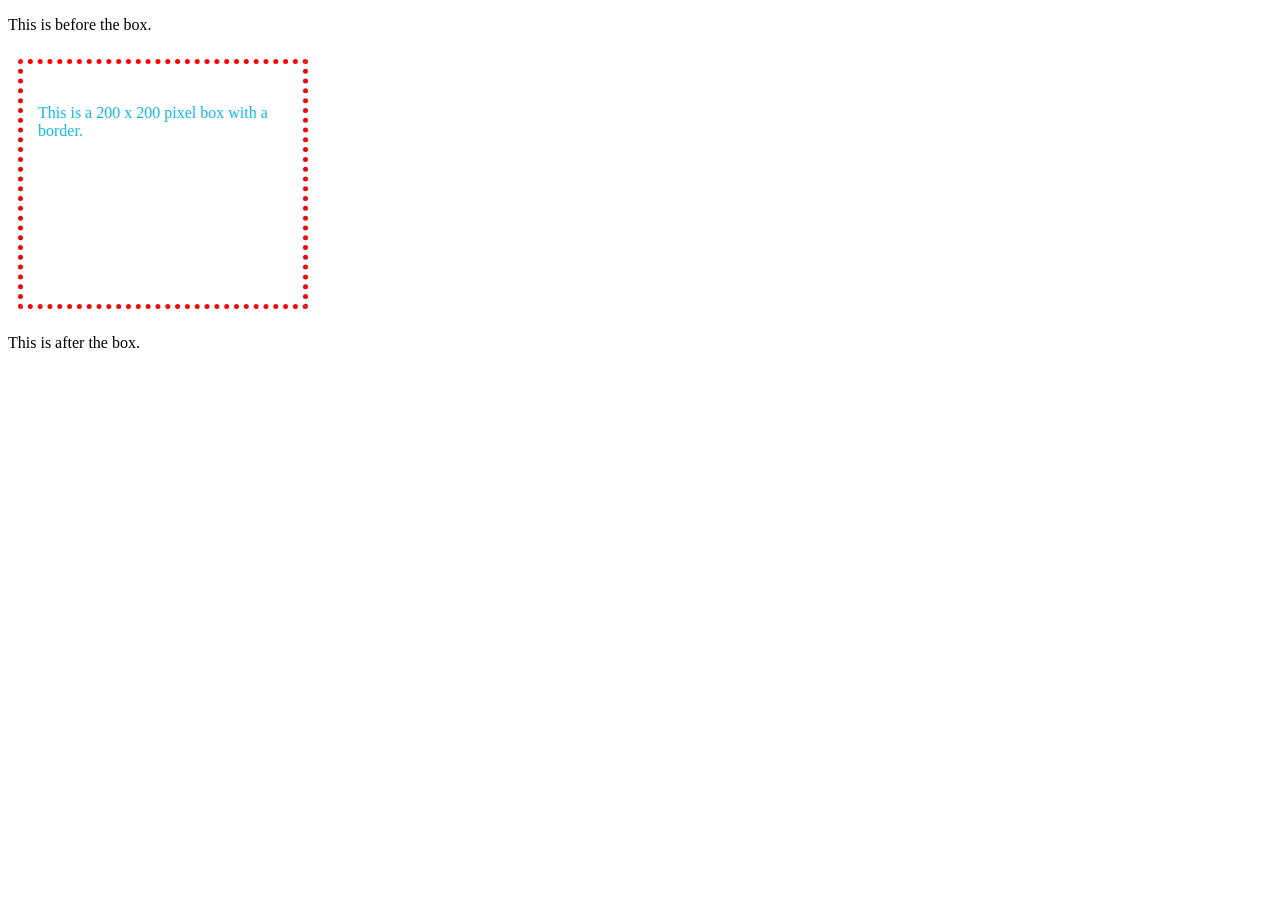
==== index.html @ 7fc3965a "Rename HTML file to index.html" ====
<!DOCTYPE html>
<html lang="en">
<head>
  <meta charset="UTF-8">
  <title>CSS Box: Padding, Margin, and Border</title>

  <style>
    .box200 {
      width: 250px;
      height: 200px;
      color: rgb(17, 183, 238);
      padding: 40px 15px 0px 15px;
      margin: 25px 10px;
      border-width: 5px 5px;
      border-style:dotted dotted;
      border-color: red rgb(229, 13, 13) rgb(236, 13, 13) rgb(227, 13, 13);
    }
  </style>
</head>

<body>

  <p>This is before the box.</p>

  <div class="box200">
    This is a 200 x 200 pixel box with a border.
  </div>

  <p>This is after the box.</p>

</body>
</html>
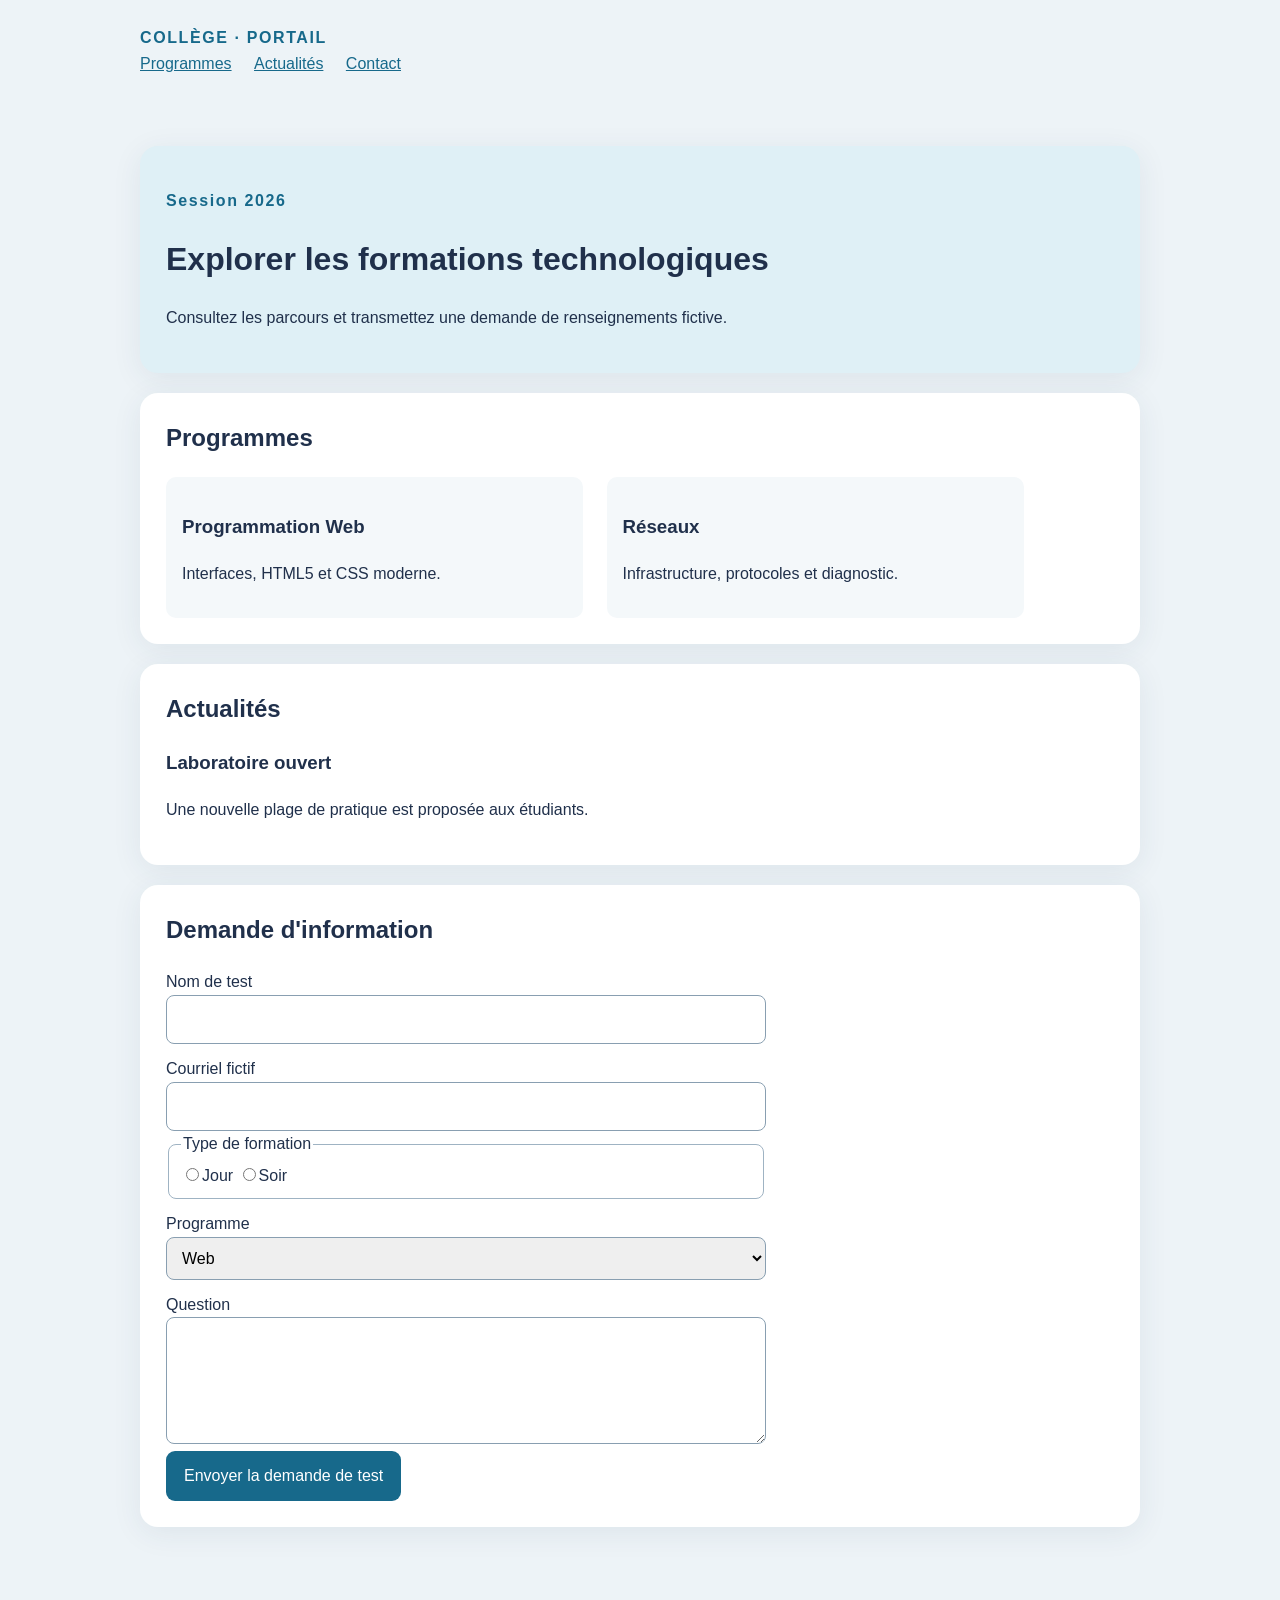
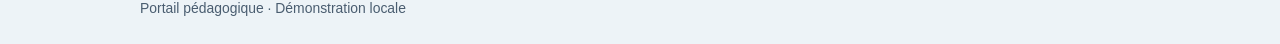
==== commit 223565ac: "Update website with new design" ====
--- a/index.html
+++ b/index.html
@@ -1,32 +1,77 @@
-<!DOCTYPE html>
-<html lang="en">
-<head>
-  <meta charset="UTF-8">
-  <title>CSS Box: Padding, Margin, and Border</title>
-
-  <style>
-    .box200 {
-      width: 250px;
-      height: 200px;
-      color: rgb(17, 183, 238);
-      padding: 40px 15px 0px 15px;
-      margin: 25px 10px;
-      border-width: 5px 5px;
-      border-style:dotted dotted;
-      border-color: red rgb(229, 13, 13) rgb(236, 13, 13) rgb(227, 13, 13);
-    }
-  </style>
-</head>
-
-<body>
-
-  <p>This is before the box.</p>
-
-  <div class="box200">
-    This is a 200 x 200 pixel box with a border.
-  </div>
-
-  <p>This is after the box.</p>
-
-</body>
-</html>+<!DOCTYPE html>
+<html lang="fr">
+ <head>
+  <meta charset="utf-8"/>
+  <meta content="width=device-width, initial-scale=1" name="viewport"/>
+  <title>Portail du coll&egrave;ge | Atelier TP7</title>
+  <meta content="Portail d&eacute;monstratif accessible : programmes, actualit&eacute;s et formulaire d'int&eacute;r&ecirc;t." name="description"/>
+  <link href="style.css" rel="stylesheet"/>
+ </head>
+ <body>
+  <!-- TP7 : les attributs sémantiques et la structure visuelle sont inspectables avec DevTools. -->
+  <a class="skip" href="#contenu">Aller au contenu</a>
+  <header>
+   <div class="brand">
+    COLL&Egrave;GE &middot; PORTAIL
+   </div>
+   <nav aria-label="Navigation principale">
+    <a href="#programmes">Programmes</a>
+    <a href="#actualites">Actualit&eacute;s</a>
+    <a href="#contact">Contact</a>
+   </nav>
+  </header>
+  <main id="contenu">
+   <section aria-labelledby="accueil" class="intro">
+    <p class="eyebrow">Session 2026</p>
+    <h1 id="accueil">Explorer les formations technologiques</h1>
+    <p>Consultez les parcours et transmettez une demande de renseignements fictive.</p>
+   </section>
+   <section aria-labelledby="programmes-titre" id="programmes">
+    <h2 id="programmes-titre">Programmes</h2>
+    <div class="cards">
+     <article>
+      <h3>Programmation Web</h3>
+      <p>Interfaces, HTML5 et CSS moderne.</p>
+     </article>
+     <article>
+      <h3>R&eacute;seaux</h3>
+      <p>Infrastructure, protocoles et diagnostic.</p>
+     </article>
+    </div>
+   </section>
+   <section aria-labelledby="actualites-titre" id="actualites">
+    <h2 id="actualites-titre">Actualit&eacute;s</h2>
+    <article>
+     <h3>Laboratoire ouvert</h3>
+     <p>Une nouvelle plage de pratique est propos&eacute;e aux &eacute;tudiants.</p>
+    </article>
+   </section>
+   <section aria-labelledby="contact-titre" id="contact">
+    <h2 id="contact-titre">Demande d'information</h2>
+    <!-- GET pour démonstration locale seulement : ne jamais envoyer de données sensibles dans l'URL. -->
+    <form action="" method="get">
+     <label for="nom">Nom de test</label>
+     <input id="nom" maxlength="40" minlength="3" name="nom" required=""/>
+     <label for="email">Courriel fictif</label>
+     <input id="email" name="email" required="" type="email"/>
+     <fieldset>
+      <legend>Type de formation</legend>
+      <label>
+       <input name="mode" required="" type="radio" value="jour"/>Jour</label>
+      <label>
+       <input name="mode" type="radio" value="soir"/>Soir</label>
+     </fieldset>
+     <label for="programme">Programme</label>
+     <select id="programme" name="programme">
+      <option value="web">Web</option>
+      <option value="reseaux">R&eacute;seaux</option>
+     </select>
+     <label for="message">Question</label>
+     <textarea id="message" minlength="12" name="message" required="" rows="4"></textarea>
+     <button type="submit">Envoyer la demande de test</button>
+    </form>
+   </section>
+  </main>
+  <footer>Portail p&eacute;dagogique &middot; D&eacute;monstration locale</footer>
+ </body>
+</html>
--- a/style.css
+++ b/style.css
@@ -0,0 +1,127 @@
+/* TP7 : styles de présentation. L'ordre des éléments HTML reste logique sans CSS. */
+
+
+* {
+  box-sizing: border-box;
+}
+
+body {
+  font: 16px/1.6 Arial,sans-serif;
+  background: #edf3f7;
+  color: #20304b;
+  margin: 0;
+}
+
+header,main,footer {
+  max-width: 1050px;
+  margin: auto;
+  padding: 25px;
+}
+
+header {
+  display: block;
+}
+
+nav a {
+  display: inline-block;
+  margin-right: 18px;
+}
+
+.brand,.eyebrow {
+  font-weight: 800;
+  letter-spacing: .1em;
+  color: #17698b;
+}
+
+a {
+  color: #17698b;
+}
+
+.skip {
+  position: absolute;
+  left: -9999px;
+}
+
+.skip:focus {
+  left: 14px;
+  top: 8px;
+  background: white;
+  padding: 8px;
+}
+
+main section {
+  margin: 20px 0;
+  padding: 26px;
+  border-radius: 18px;
+  background: white;
+  box-shadow: 0 6px 30px #29445a14;
+}
+
+.intro {
+  background: #dff0f6;
+}
+
+h1 {
+  font-size: 2rem;
+  line-height: 1.2;
+}
+
+h2 {
+  margin-top: 0;
+}
+
+.cards article {
+  display: inline-block;
+  width: 44%;
+  vertical-align: top;
+  margin-right: 2%;
+}
+
+.cards article {
+  padding: 16px;
+  background: #f4f8fa;
+  border-radius: 10px;
+}
+
+form {
+  display: block;
+  max-width: 600px;
+}
+
+form>label {
+  display: block;
+  margin-top: 12px;
+}
+
+input:not([type=radio]),select,textarea {
+  font: inherit;
+  padding: 11px;
+  border: 1px solid #899fb1;
+  border-radius: 8px;
+  width: 100%;
+}
+
+fieldset {
+  border: 1px solid #9fb3c3;
+  border-radius: 8px;
+}
+
+button {
+  font: inherit;
+  background: #17698b;
+  color: white;
+  padding: 12px 18px;
+  border: 0;
+  border-radius: 9px;
+  cursor: pointer;
+}
+
+a:focus-visible,button:focus-visible,input:focus-visible,select:focus-visible,textarea:focus-visible {
+  outline: 3px solid #c35d13;
+  outline-offset: 3px;
+}
+
+footer {
+  font-size: .87rem;
+  color: #4a5d70;
+}
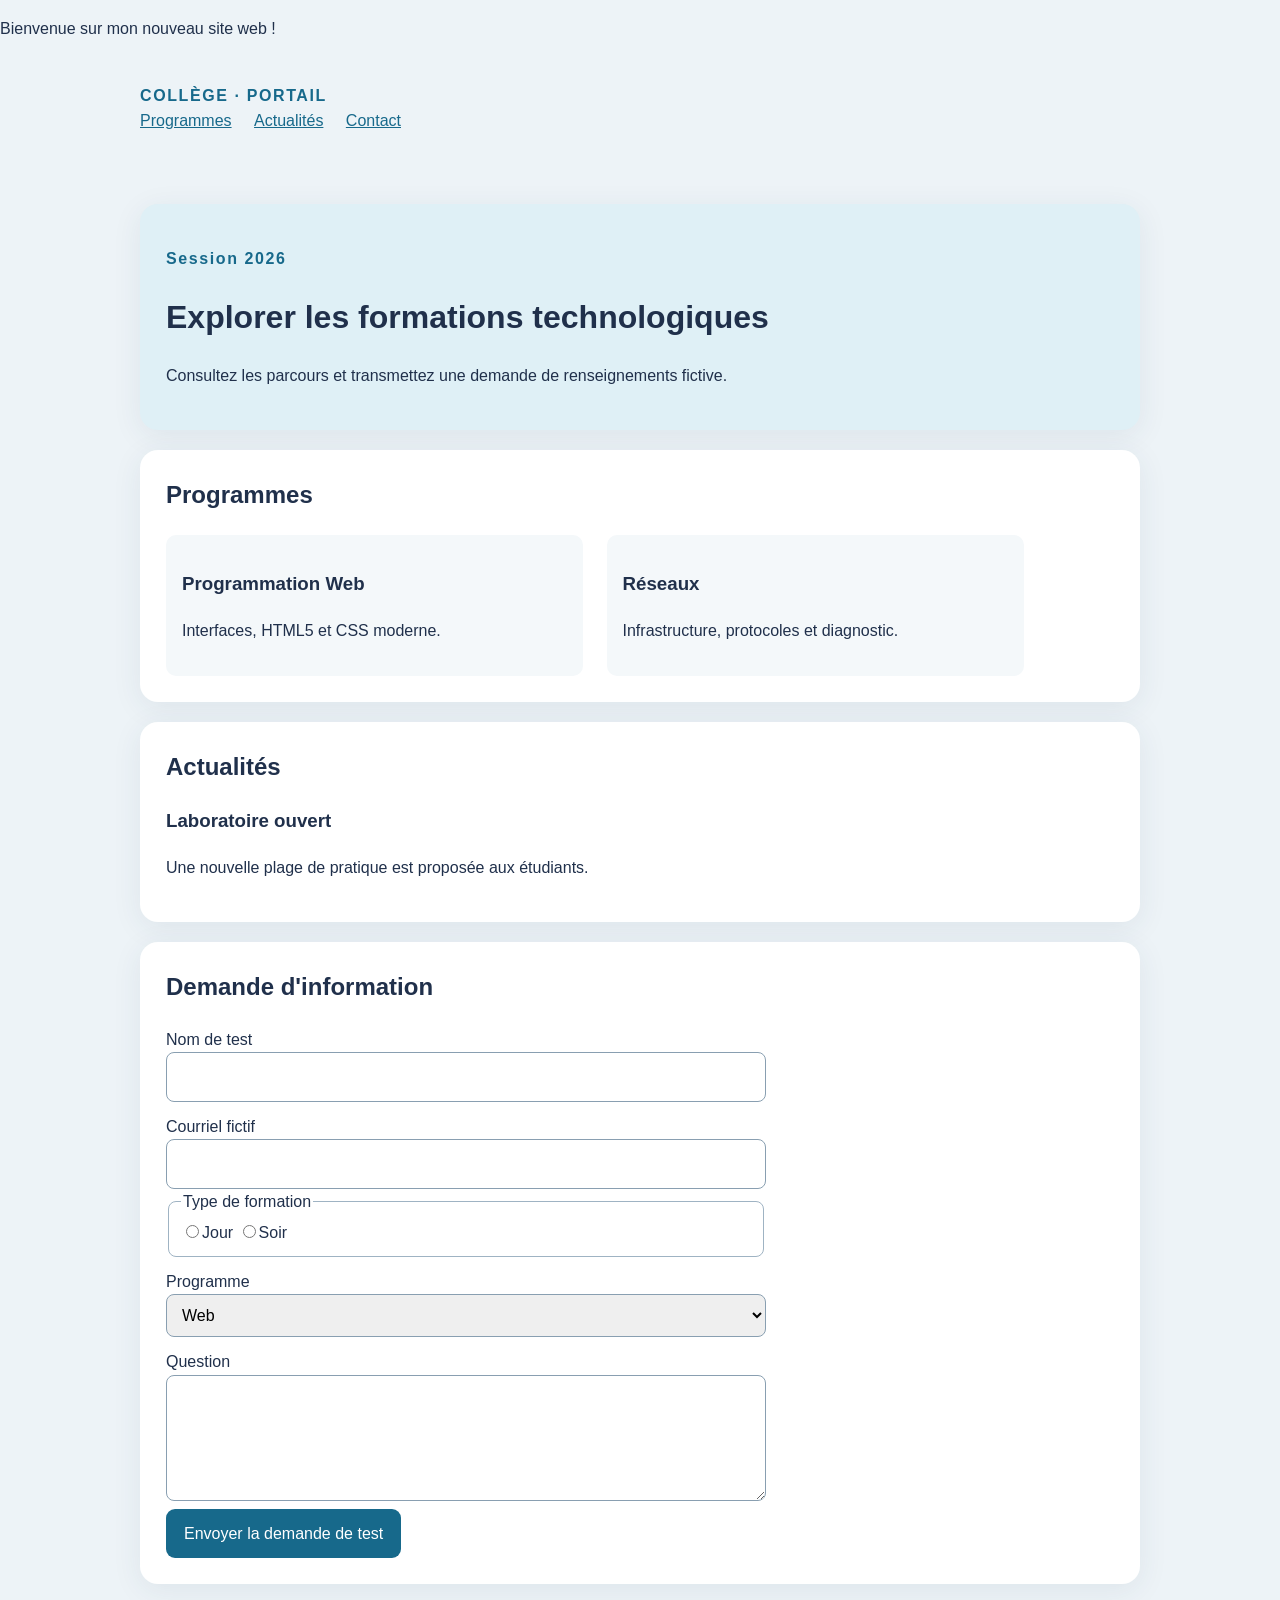
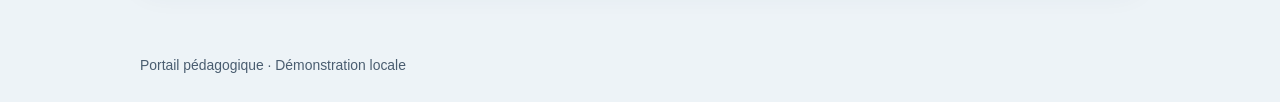
==== commit 291de95e: "Add welcome message" ====
--- a/index.html
+++ b/index.html
@@ -8,6 +8,7 @@
   <link href="style.css" rel="stylesheet"/>
  </head>
  <body>
+      <p>Bienvenue sur mon nouveau site web !</p>
   <!-- TP7 : les attributs sémantiques et la structure visuelle sont inspectables avec DevTools. -->
   <a class="skip" href="#contenu">Aller au contenu</a>
   <header>
